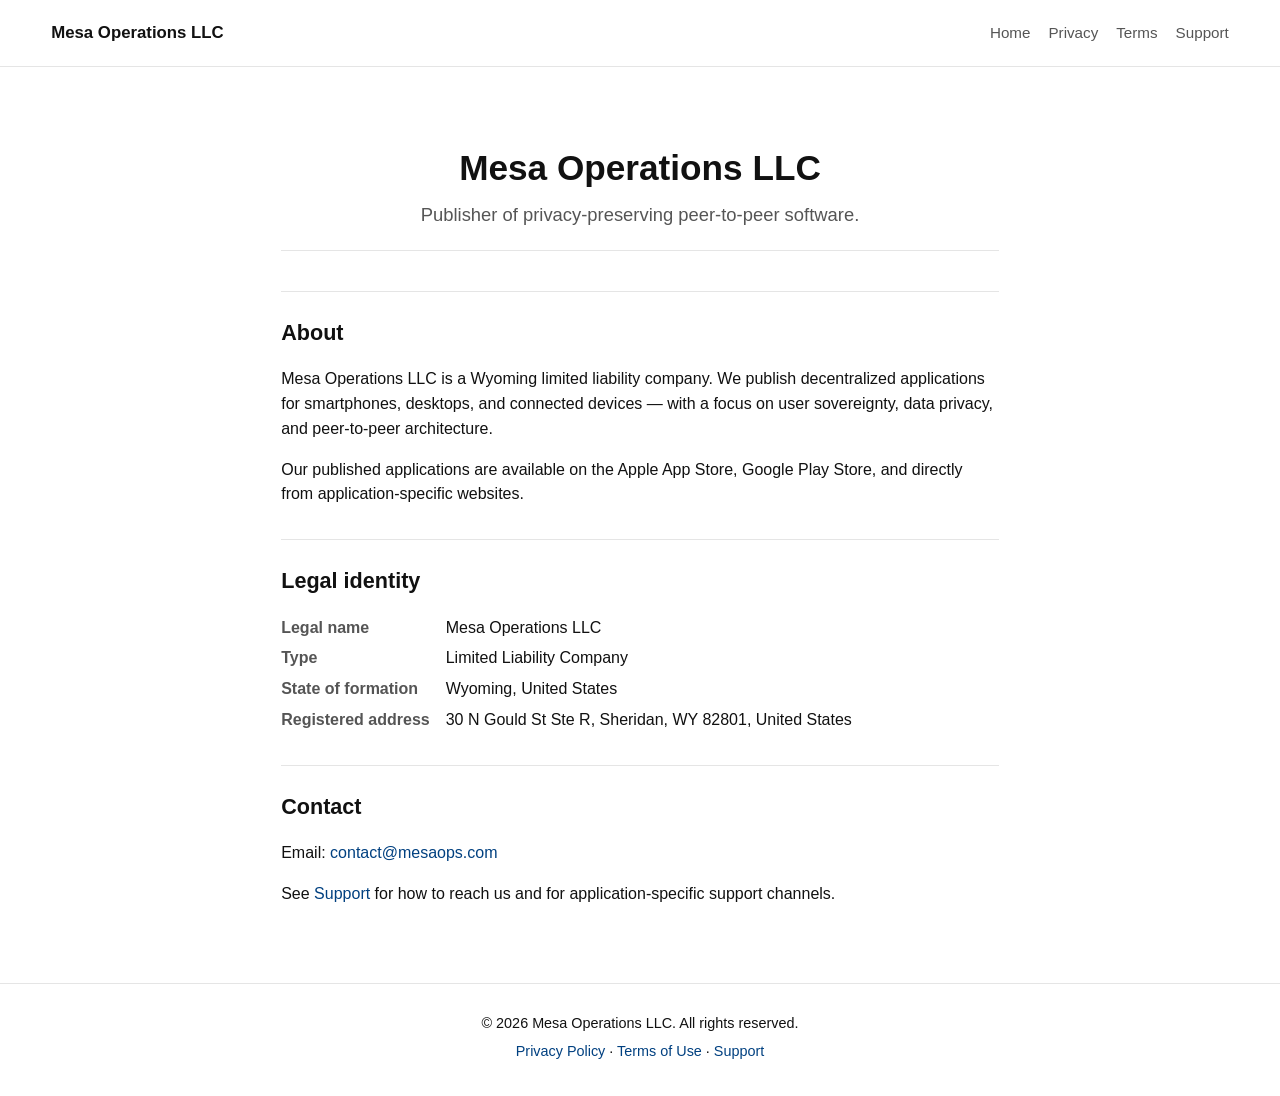
==== index.html @ d937fe54 "initial: Mesa Ops LLC compliance website" ====
<!doctype html>
<html lang="en">
<head>
<meta charset="utf-8">
<meta name="viewport" content="width=device-width,initial-scale=1">
<title>Mesa Operations LLC</title>
<meta name="description" content="Publisher of privacy-preserving peer-to-peer software applications for smartphones and connected devices.">
<link rel="stylesheet" href="/style.css">
<link rel="icon" href="/favicon.svg" type="image/svg+xml">
</head>
<body>
<header>
<a class="brand" href="/">Mesa Operations LLC</a>
<nav>
<a href="/">Home</a>
<a href="/privacy.html">Privacy</a>
<a href="/terms.html">Terms</a>
<a href="/support.html">Support</a>
</nav>
</header>

<main>
<section class="hero">
<h1>Mesa Operations LLC</h1>
<p class="lead">Publisher of privacy-preserving peer-to-peer software.</p>
</section>

<section>
<h2>About</h2>
<p>Mesa Operations LLC is a Wyoming limited liability company. We publish decentralized applications for smartphones, desktops, and connected devices &mdash; with a focus on user sovereignty, data privacy, and peer-to-peer architecture.</p>
<p>Our published applications are available on the Apple App Store, Google Play Store, and directly from application-specific websites.</p>
</section>

<section>
<h2>Legal identity</h2>
<dl>
<dt>Legal name</dt><dd>Mesa Operations LLC</dd>
<dt>Type</dt><dd>Limited Liability Company</dd>
<dt>State of formation</dt><dd>Wyoming, United States</dd>
<dt>Registered address</dt><dd>30 N Gould St Ste R, Sheridan, WY 82801, United States</dd>
</dl>
</section>

<section>
<h2>Contact</h2>
<p>Email: <a href="mailto:contact@mesaops.com">contact@mesaops.com</a></p>
<p>See <a href="/support.html">Support</a> for how to reach us and for application-specific support channels.</p>
</section>
</main>

<footer>
<p>&copy; 2026 Mesa Operations LLC. All rights reserved.</p>
<p><a href="/privacy.html">Privacy Policy</a> &middot; <a href="/terms.html">Terms of Use</a> &middot; <a href="/support.html">Support</a></p>
</footer>
</body>
</html>
---- style.css ----
:root { --fg:#111; --muted:#555; --bg:#fff; --accent:#004080; --border:#e5e5e5; }
* { box-sizing:border-box; }
html { font-family:-apple-system,BlinkMacSystemFont,"Segoe UI",Roboto,Helvetica,Arial,sans-serif; -webkit-font-smoothing:antialiased; }
body { margin:0; color:var(--fg); background:var(--bg); font-size:16px; line-height:1.55; }
a { color:var(--accent); text-decoration:none; }
a:hover, a:focus { text-decoration:underline; }
header { border-bottom:1px solid var(--border); padding:20px max(20px,4vw); display:flex; flex-wrap:wrap; align-items:center; justify-content:space-between; gap:12px; }
.brand { font-weight:600; color:var(--fg); font-size:1.05rem; }
nav { display:flex; gap:18px; flex-wrap:wrap; }
nav a { color:var(--muted); font-size:0.95rem; }
main { max-width:820px; margin:0 auto; padding:40px max(20px,4vw) 60px; }
.hero { text-align:center; padding:40px 0 20px; border-bottom:1px solid var(--border); margin-bottom:40px; }
.hero h1 { font-size:2.2rem; margin:0 0 12px; line-height:1.2; }
.hero .lead { font-size:1.15rem; color:var(--muted); margin:0; }
main h1 { font-size:2rem; margin-top:0; line-height:1.2; }
main h2 { font-size:1.35rem; margin-top:2rem; border-top:1px solid var(--border); padding-top:1.5rem; }
main.doc h2 { border-top:none; margin-top:1.8rem; padding-top:0; }
main h3 { font-size:1.1rem; margin-top:1.5rem; }
p, li { color:var(--fg); }
ul, ol { padding-left:1.4rem; }
dl { display:grid; grid-template-columns:auto 1fr; gap:6px 16px; margin:0; }
dt { font-weight:600; color:var(--muted); }
dd { margin:0; }
address { font-style:normal; padding:12px 14px; border-left:3px solid var(--border); color:var(--muted); background:#fafafa; }
code { background:#f5f5f5; padding:1px 5px; border-radius:3px; font-size:0.92em; font-family:"SF Mono",Menlo,Monaco,Consolas,monospace; }
footer { border-top:1px solid var(--border); padding:28px max(20px,4vw); text-align:center; color:var(--muted); font-size:0.9rem; }
footer p { margin:0 0 6px; }
@media (max-width:520px) {
 nav { gap:12px; }
 .hero h1 { font-size:1.7rem; }
 main h1 { font-size:1.6rem; }
 dl { grid-template-columns:1fr; gap:2px 0; }
 dt { margin-top:8px; }
}
@media (prefers-color-scheme: dark) {
 :root { --fg:#eee; --muted:#aaa; --bg:#111; --accent:#7fb3ff; --border:#333; }
 address { background:#1a1a1a; }
 code { background:#222; }
}
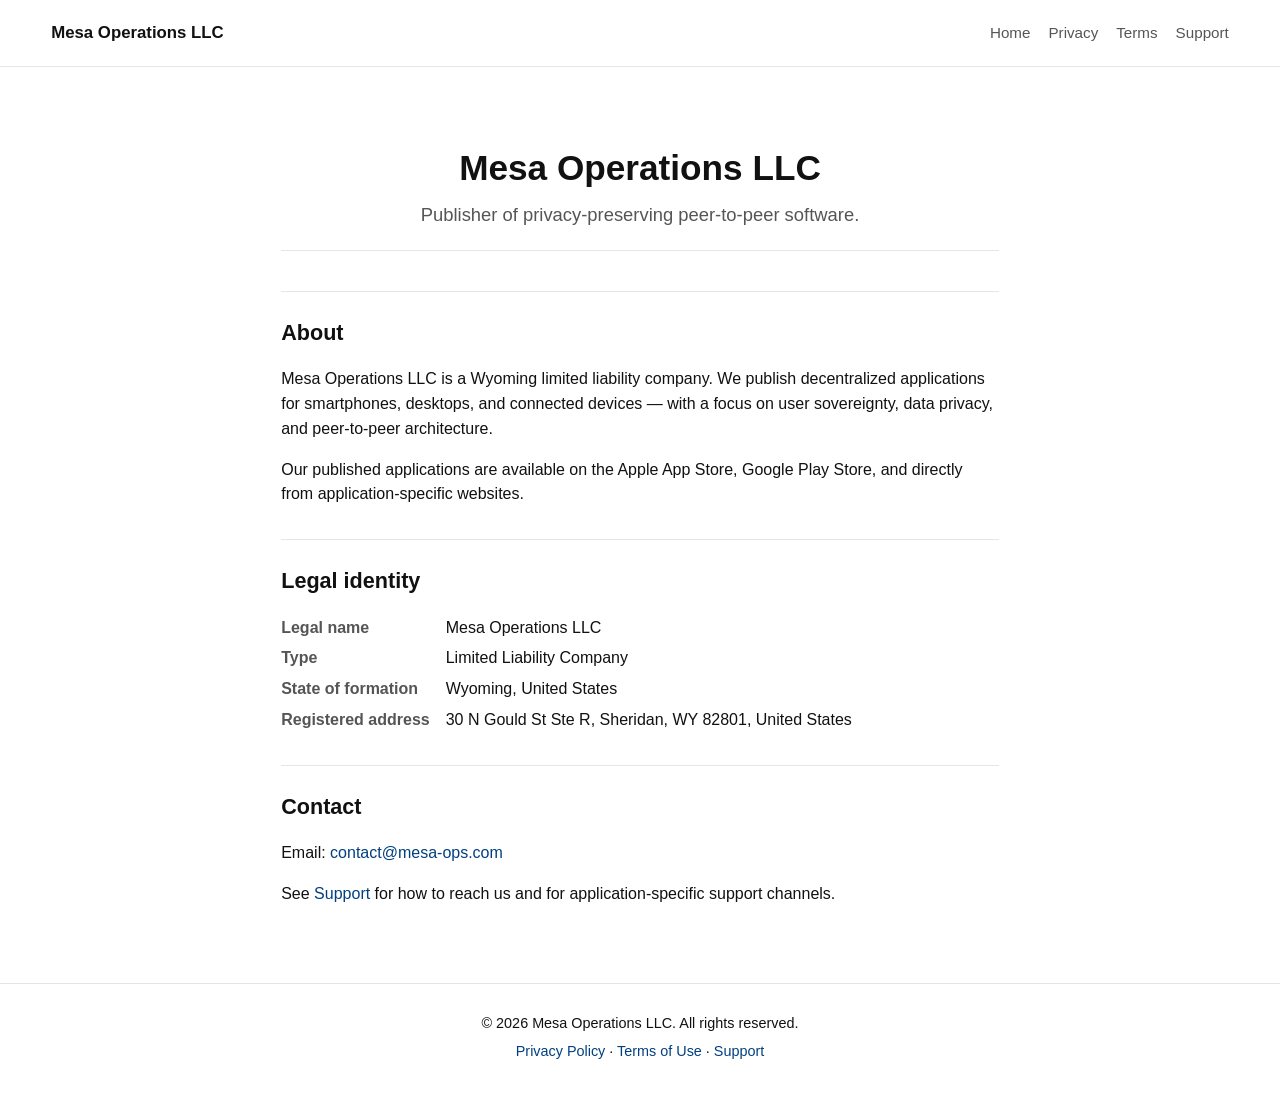
==== commit 9cacf852: "domain: switch mesaops.com → mesa-ops.com (cheaper GoDaddy price)" ====
--- a/index.html
+++ b/index.html
@@ -43,7 +43,7 @@
 
 <section>
 <h2>Contact</h2>
-<p>Email: <a href="mailto:contact@mesaops.com">contact@mesaops.com</a></p>
+<p>Email: <a href="mailto:contact@mesa-ops.com">contact@mesa-ops.com</a></p>
 <p>See <a href="/support.html">Support</a> for how to reach us and for application-specific support channels.</p>
 </section>
 </main>
